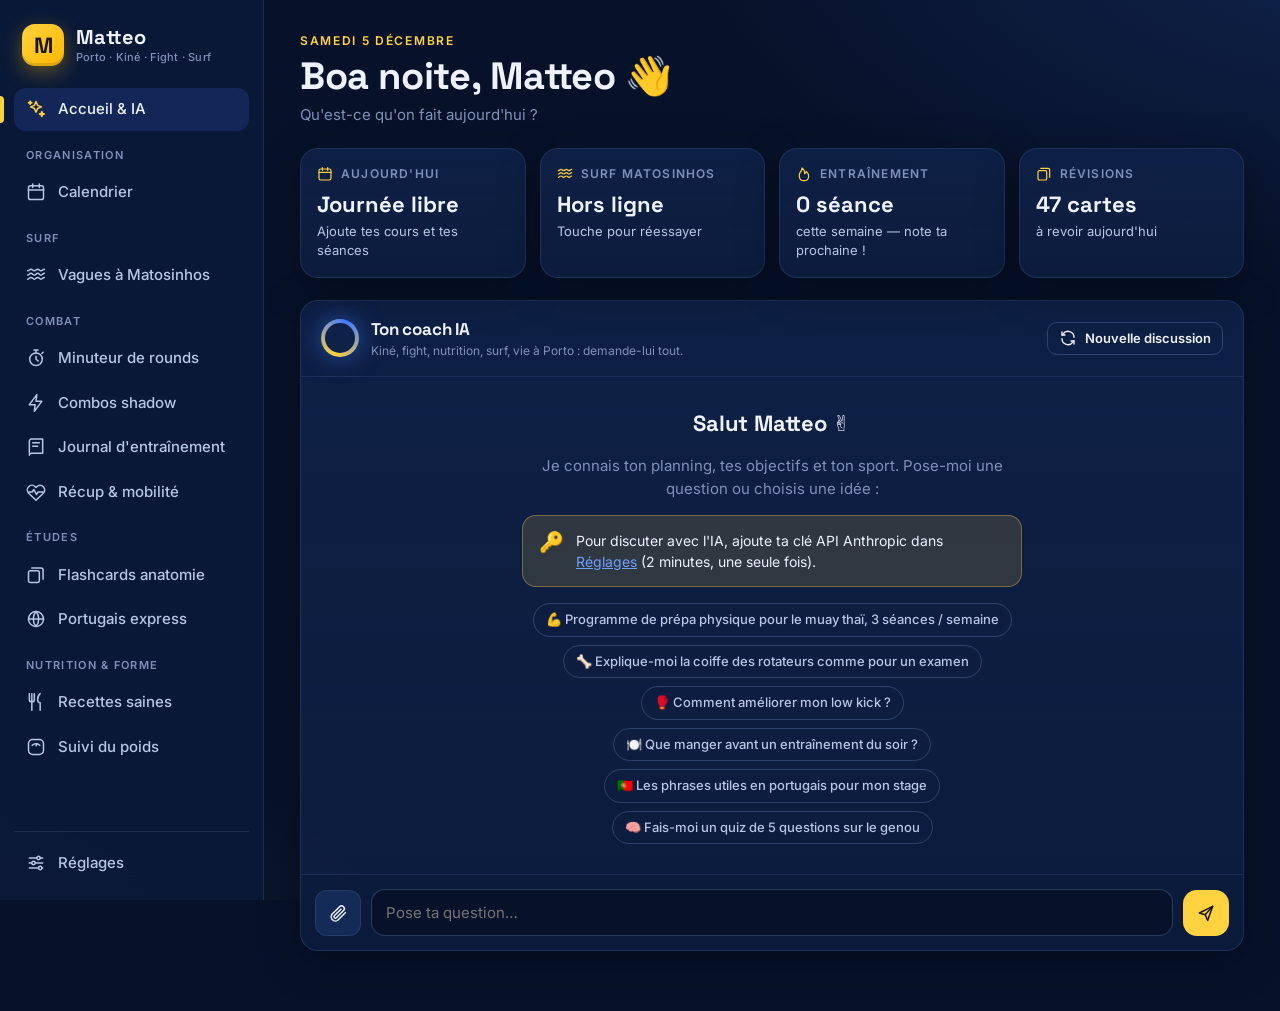
==== matteo/index.html @ 06e36378 "Créer l'appli de Matteo (PWA jaune et bleu) Nouvelle appli installable sur téléphone dans matteo/ : " ====
<!DOCTYPE html>
<html lang="fr">
<head>
  <meta charset="UTF-8">
  <meta name="viewport" content="width=device-width, initial-scale=1, viewport-fit=cover">
  <title>Matteo · Base</title>
  <meta name="description" content="L'appli perso de Matteo : IA, planning, surf à Matosinhos, rounds, combos, flashcards, journal, recettes et poids.">
  <meta name="theme-color" content="#07122a">
  <link rel="manifest" href="manifest.webmanifest">
  <link rel="icon" href="icons/icon.svg" type="image/svg+xml">
  <link rel="apple-touch-icon" href="icons/apple-touch-icon.png">
  <meta name="apple-mobile-web-app-capable" content="yes">
  <meta name="mobile-web-app-capable" content="yes">
  <meta name="apple-mobile-web-app-status-bar-style" content="black-translucent">
  <meta name="apple-mobile-web-app-title" content="Matteo">
  <link rel="preconnect" href="https://fonts.googleapis.com">
  <link rel="preconnect" href="https://fonts.gstatic.com" crossorigin>
  <link href="https://fonts.googleapis.com/css2?family=Inter:wght@400;500;600;700&family=Space+Grotesk:wght@500;600;700&display=swap" rel="stylesheet">
  <link rel="stylesheet" href="css/style.css">
  <script>
    try { const t = localStorage.getItem('mt.theme'); if (t) document.documentElement.dataset.theme = JSON.parse(t); } catch (e) {}
  </script>
</head>
<body>
  <div class="app">
    <aside class="sidebar" id="sidebar" aria-label="Rubriques">
      <a class="brand" href="#/accueil">
        <span class="brand-mark" aria-hidden="true">M</span>
        <span class="brand-text">Matteo<small>Porto · Kiné · Fight · Surf</small></span>
      </a>
      <nav id="nav"></nav>
      <div class="sidebar-foot">
        <button class="install-btn" id="install-btn" hidden>Installer l'appli</button>
        <a href="#/reglages" class="nav-link" data-view="reglages"></a>
      </div>
    </aside>
    <div class="scrim" id="scrim"></div>

    <div class="main">
      <header class="topbar">
        <button class="icon-btn" id="menu-btn" aria-label="Ouvrir le menu"></button>
        <span class="topbar-title" id="topbar-title">Accueil</span>
        <a class="icon-btn" href="#/reglages" id="topbar-settings" aria-label="Réglages"></a>
      </header>
      <main id="views"></main>
    </div>

    <nav class="tabbar" id="tabbar" aria-label="Accès rapide"></nav>
  </div>
  <div class="toasts" id="toasts" aria-live="polite"></div>
  <script type="module" src="js/main.js"></script>
</body>
</html>
---- matteo/css/style.css ----
/* =========================================================
   Matteo — thème jaune & bleu
   Les couleurs sont toutes définies ici, en haut du fichier.
   ========================================================= */
:root {
  --bg: #07122a;
  --bg-2: #0b1a3a;
  --surface: #0f2147;
  --surface-2: #142a57;
  --line: rgba(160, 190, 255, 0.12);
  --line-strong: rgba(160, 190, 255, 0.22);
  --text: #eef3ff;
  --text-2: #b9c6e4;
  --muted: #7f91b8;
  --yellow: #ffd23f;
  --yellow-2: #ffb800;
  --yellow-ink: #1a1400;
  --y-text: #ffd23f;
  --blue: #3d7bff;
  --blue-2: #6ea0ff;
  --blue-soft: rgba(61, 123, 255, 0.16);
  --yellow-soft: rgba(255, 210, 63, 0.14);
  --green: #3ddc97;
  --orange: #ff9f43;
  --red: #ff5c6c;
  --shadow: 0 10px 40px rgba(0, 0, 0, 0.35);
  --radius: 18px;
  --radius-sm: 12px;
  --sidebar-w: 264px;
  --font: "Inter", system-ui, -apple-system, "Segoe UI", Roboto, sans-serif;
  --font-display: "Space Grotesk", "Inter", system-ui, sans-serif;
  --safe-b: env(safe-area-inset-bottom, 0px);
  --safe-t: env(safe-area-inset-top, 0px);
  color-scheme: dark;
}

:root[data-theme="light"] {
  --bg: #f4f7ff;
  --bg-2: #eaf0ff;
  --surface: #ffffff;
  --surface-2: #f1f5ff;
  --line: rgba(20, 50, 120, 0.1);
  --line-strong: rgba(20, 50, 120, 0.2);
  --text: #0b1a3a;
  --text-2: #33456f;
  --muted: #6a7aa0;
  --yellow: #ffcc1a;
  --yellow-2: #f0b400;
  --y-text: #9a6f00;
  --blue: #2a63f0;
  --blue-2: #2a63f0;
  --blue-soft: rgba(42, 99, 240, 0.1);
  --yellow-soft: rgba(255, 204, 26, 0.2);
  --green: #12a86a;
  --orange: #e57a10;
  --red: #e23b4e;
  --shadow: 0 10px 30px rgba(20, 50, 120, 0.1);
  color-scheme: light;
}

* { box-sizing: border-box; }
html, body { margin: 0; height: 100%; }
body {
  font-family: var(--font);
  background:
    radial-gradient(1200px 600px at 110% -10%, rgba(61, 123, 255, 0.18), transparent 60%),
    radial-gradient(900px 500px at -10% 110%, rgba(255, 210, 63, 0.08), transparent 60%),
    var(--bg);
  background-attachment: fixed;
  color: var(--text);
  font-size: 15px;
  line-height: 1.5;
  -webkit-font-smoothing: antialiased;
  -webkit-tap-highlight-color: transparent;
}
a { color: var(--blue-2); }
h1, h2, h3, h4 { font-family: var(--font-display); margin: 0; letter-spacing: -0.01em; }
button, input, select, textarea { font: inherit; color: inherit; }
svg.i { width: 20px; height: 20px; flex: none; fill: none; stroke: currentColor; stroke-width: 1.8; stroke-linecap: round; stroke-linejoin: round; }
[hidden] { display: none !important; }
.sr { position: absolute; width: 1px; height: 1px; overflow: hidden; clip: rect(0 0 0 0); }

/* ---------- Layout ---------- */
.app { display: flex; min-height: 100vh; }
.sidebar {
  position: fixed; inset: 0 auto 0 0; width: var(--sidebar-w);
  display: flex; flex-direction: column; gap: 8px;
  padding: calc(18px + var(--safe-t)) 14px 16px;
  background: color-mix(in srgb, var(--bg-2) 88%, transparent);
  backdrop-filter: blur(18px);
  border-right: 1px solid var(--line);
  z-index: 40; overflow-y: auto;
}
.brand { display: flex; align-items: center; gap: 12px; padding: 6px 8px 14px; text-decoration: none; color: var(--text); }
.brand-mark {
  width: 42px; height: 42px; border-radius: 13px; display: grid; place-items: center;
  font-family: var(--font-display); font-weight: 700; font-size: 22px; color: var(--yellow-ink);
  background: linear-gradient(135deg, var(--yellow), var(--yellow-2));
  box-shadow: 0 6px 20px rgba(255, 196, 0, 0.35), inset 0 -3px 0 rgba(0,0,0,.12);
}
.brand-text { font-family: var(--font-display); font-weight: 700; font-size: 20px; line-height: 1.1; }
.brand-text small { display: block; font-family: var(--font); font-weight: 500; font-size: 11px; color: var(--muted); letter-spacing: 0.02em; margin-top: 3px; }
#nav { display: flex; flex-direction: column; gap: 2px; flex: 1; }
.nav-group { font-size: 11px; text-transform: uppercase; letter-spacing: 0.12em; color: var(--muted); padding: 14px 12px 6px; font-weight: 600; }
.nav-link {
  display: flex; align-items: center; gap: 12px; padding: 10px 12px; border-radius: 12px;
  color: var(--text-2); text-decoration: none; font-weight: 500; position: relative;
  transition: background .15s, color .15s;
}
.nav-link:hover { background: var(--blue-soft); color: var(--text); }
.nav-link.active { background: var(--blue-soft); color: var(--text); }
.nav-link.active::before {
  content: ""; position: absolute; left: -14px; top: 8px; bottom: 8px; width: 4px; border-radius: 0 4px 4px 0; background: var(--yellow);
}
.nav-link.active svg { color: var(--y-text); }
.nav-link .badge { margin-left: auto; }
.sidebar-foot { border-top: 1px solid var(--line); padding-top: 10px; display: flex; flex-direction: column; gap: 8px; }
.install-btn { border: 1px dashed var(--yellow); background: var(--yellow-soft); color: var(--y-text); border-radius: 12px; padding: 10px; font-weight: 600; cursor: pointer; }

.main { flex: 1; margin-left: var(--sidebar-w); min-width: 0; }
.topbar { display: none; }
#views { max-width: 1180px; margin: 0 auto; padding: 32px 36px 60px; }
.view { display: none; animation: fade .28s ease; }
.view.active { display: block; }
@keyframes fade { from { opacity: 0; transform: translateY(6px); } to { opacity: 1; transform: none; } }

.tabbar { display: none; }
.scrim { display: none; }

/* ---------- Page head ---------- */
.page-head { display: flex; align-items: flex-end; justify-content: space-between; gap: 16px; margin-bottom: 24px; flex-wrap: wrap; }
.page-head h1 { font-size: 32px; font-weight: 700; }
.page-head p { margin: 6px 0 0; color: var(--muted); max-width: 60ch; }
.eyebrow { font-size: 12px; font-weight: 600; letter-spacing: 0.14em; text-transform: uppercase; color: var(--y-text); margin-bottom: 6px; }
.accent { color: var(--y-text); }

/* ---------- Components ---------- */
.card {
  background: linear-gradient(180deg, color-mix(in srgb, var(--surface) 92%, transparent), color-mix(in srgb, var(--surface) 70%, transparent));
  border: 1px solid var(--line); border-radius: var(--radius); padding: 20px;
  box-shadow: var(--shadow);
}
.card h2 { font-size: 18px; margin-bottom: 12px; }
.card h3 { font-size: 15px; margin-bottom: 8px; }
.card-head { display: flex; align-items: center; justify-content: space-between; gap: 10px; margin-bottom: 14px; flex-wrap: wrap; }
.card-head h2 { margin: 0; }
.grid { display: grid; gap: 16px; }
.g2 { grid-template-columns: repeat(2, minmax(0, 1fr)); }
.g3 { grid-template-columns: repeat(3, minmax(0, 1fr)); }
.g4 { grid-template-columns: repeat(4, minmax(0, 1fr)); }
.g-wl { grid-template-columns: minmax(0, 1.4fr) minmax(0, 1fr); }
.row { display: flex; gap: 10px; align-items: center; flex-wrap: wrap; }
.row.between { justify-content: space-between; }
.stack { display: flex; flex-direction: column; gap: 12px; }
.muted { color: var(--muted); }
.small { font-size: 13px; }
.tiny { font-size: 12px; }
.mt { margin-top: 16px; }
.mb { margin-bottom: 16px; }
.spacer { flex: 1; }
hr.sep { border: 0; border-top: 1px solid var(--line); margin: 16px 0; }

.btn {
  display: inline-flex; align-items: center; justify-content: center; gap: 8px;
  padding: 10px 16px; border-radius: 12px; border: 1px solid var(--line-strong);
  background: var(--surface-2); color: var(--text); font-weight: 600; cursor: pointer;
  text-decoration: none; transition: transform .08s, background .15s, border-color .15s; white-space: nowrap;
}
.btn:hover { border-color: var(--blue-2); }
.btn:active { transform: scale(0.97); }
.btn:disabled { opacity: .5; cursor: not-allowed; }
.btn svg.i { width: 18px; height: 18px; }
.btn-primary { background: linear-gradient(135deg, var(--yellow), var(--yellow-2)); color: var(--yellow-ink); border-color: transparent; box-shadow: 0 6px 18px rgba(255, 196, 0, .25); }
.btn-primary:hover { border-color: transparent; filter: brightness(1.05); }
.btn-blue { background: var(--blue); border-color: transparent; color: #fff; }
.btn-ghost { background: transparent; }
.btn-danger { color: var(--red); }
.btn-sm { padding: 6px 11px; font-size: 13px; border-radius: 10px; }
.btn-lg { padding: 14px 24px; font-size: 17px; border-radius: 16px; }
.icon-btn { display: inline-grid; place-items: center; width: 40px; height: 40px; border-radius: 12px; border: 1px solid var(--line); background: var(--surface-2); color: var(--text); cursor: pointer; text-decoration: none; }
.icon-btn:hover { border-color: var(--blue-2); }
.icon-btn.sm { width: 32px; height: 32px; border-radius: 10px; }
.icon-btn.sm svg.i { width: 16px; height: 16px; }

.chip {
  display: inline-flex; align-items: center; gap: 6px; padding: 6px 12px; border-radius: 999px;
  border: 1px solid var(--line-strong); background: transparent; color: var(--text-2); font-size: 13px; font-weight: 500; cursor: pointer;
  transition: all .15s;
}
.chip:hover { border-color: var(--blue-2); color: var(--text); }
.chip.on { background: var(--yellow); border-color: var(--yellow); color: var(--yellow-ink); }
.chip .x { opacity: .6; margin-left: 2px; }
.chips { display: flex; flex-wrap: wrap; gap: 8px; }
.badge { display: inline-flex; align-items: center; padding: 2px 9px; border-radius: 999px; font-size: 12px; font-weight: 600; background: var(--blue-soft); color: var(--blue-2); }
.badge.y { background: var(--yellow-soft); color: var(--y-text); }
.badge.g { background: rgba(61, 220, 151, .14); color: var(--green); }
.badge.r { background: rgba(255, 92, 108, .14); color: var(--red); }
.badge.o { background: rgba(255, 159, 67, .14); color: var(--orange); }

label.field { display: flex; flex-direction: column; gap: 6px; font-size: 13px; color: var(--text-2); font-weight: 500; }
.input, select.input, textarea.input {
  width: 100%; padding: 11px 13px; border-radius: 12px; border: 1px solid var(--line-strong);
  background: var(--bg-2); color: var(--text); outline: none; transition: border-color .15s, box-shadow .15s;
}
.input:focus { border-color: var(--blue); box-shadow: 0 0 0 3px var(--blue-soft); }
textarea.input { resize: vertical; min-height: 90px; }
input[type="range"] { accent-color: var(--yellow); width: 100%; }
input[type="checkbox"] { accent-color: var(--yellow); width: 18px; height: 18px; }
.check { display: flex; gap: 10px; align-items: center; font-size: 14px; cursor: pointer; }

.seg { display: inline-flex; padding: 4px; border-radius: 13px; background: var(--bg-2); border: 1px solid var(--line); gap: 2px; flex-wrap: wrap; }
.seg button { border: 0; background: transparent; color: var(--text-2); padding: 7px 14px; border-radius: 10px; font-weight: 600; font-size: 13px; cursor: pointer; }
.seg button.on { background: var(--surface-2); color: var(--text); box-shadow: inset 0 0 0 1px var(--line-strong); }
.seg button.on.y { background: var(--yellow); color: var(--yellow-ink); }

.stat { padding: 16px 18px; }
.stat .label { font-size: 12px; text-transform: uppercase; letter-spacing: .1em; color: var(--muted); font-weight: 600; }
.stat .value { font-family: var(--font-display); font-size: 28px; font-weight: 700; margin-top: 4px; line-height: 1.15; }
.stat .value small { font-size: 14px; color: var(--muted); font-weight: 500; }
.stat .sub { font-size: 13px; color: var(--text-2); margin-top: 2px; }

.empty { text-align: center; padding: 36px 16px; color: var(--muted); }
.empty .big { font-size: 36px; margin-bottom: 8px; }

.progress { height: 8px; background: var(--bg-2); border-radius: 99px; overflow: hidden; }
.progress > div { height: 100%; background: linear-gradient(90deg, var(--blue), var(--yellow)); border-radius: 99px; transition: width .3s; }

.list { display: flex; flex-direction: column; }
.list-item { display: flex; gap: 12px; align-items: center; padding: 12px 4px; border-bottom: 1px solid var(--line); }
.list-item:last-child { border-bottom: 0; }

.callout { display: flex; gap: 12px; align-items: flex-start; padding: 14px 16px; border-radius: 14px; background: var(--blue-soft); border: 1px solid color-mix(in srgb, var(--blue) 30%, transparent); font-size: 14px; }
.callout.y { background: var(--yellow-soft); border-color: color-mix(in srgb, var(--yellow) 35%, transparent); }
.callout.r { background: rgba(255, 92, 108, .1); border-color: rgba(255, 92, 108, .3); }
.callout.g { background: rgba(61, 220, 151, .1); border-color: rgba(61, 220, 151, .3); }
.callout .ico { font-size: 20px; line-height: 1.2; }

/* ---------- Modal ---------- */
.modal-back { position: fixed; inset: 0; background: rgba(3, 8, 20, .6); backdrop-filter: blur(6px); z-index: 100; display: grid; place-items: center; padding: 16px; animation: fade .2s; }
.modal { width: min(620px, 100%); max-height: calc(100vh - 32px); overflow-y: auto; background: var(--surface); border: 1px solid var(--line-strong); border-radius: 22px; padding: 22px; box-shadow: 0 30px 80px rgba(0,0,0,.5); }
.modal.wide { width: min(820px, 100%); }
.modal-head { display: flex; align-items: center; justify-content: space-between; gap: 10px; margin-bottom: 16px; }
.modal-head h2 { font-size: 20px; }
.modal-foot { display: flex; gap: 10px; justify-content: flex-end; margin-top: 18px; flex-wrap: wrap; }

/* ---------- Toast ---------- */
.toasts { position: fixed; bottom: calc(24px + var(--safe-b)); left: 50%; transform: translateX(-50%); z-index: 200; display: flex; flex-direction: column; gap: 8px; align-items: center; pointer-events: none; }
.toast { background: var(--surface-2); border: 1px solid var(--line-strong); color: var(--text); padding: 10px 18px; border-radius: 999px; box-shadow: var(--shadow); font-weight: 500; font-size: 14px; animation: fade .2s; }

/* ---------- Markdown (réponses IA) ---------- */
.md p { margin: 0 0 10px; }
.md p:last-child { margin-bottom: 0; }
.md ul, .md ol { margin: 0 0 10px; padding-left: 22px; }
.md li { margin: 3px 0; }
.md h1, .md h2, .md h3, .md h4 { font-size: 16px; margin: 14px 0 6px; }
.md code { background: var(--bg-2); padding: 1px 6px; border-radius: 6px; font-size: 13px; }
.md pre { background: var(--bg-2); padding: 12px; border-radius: 10px; overflow-x: auto; }
.md pre code { background: none; padding: 0; }
.md strong { color: var(--text); }
.md table { border-collapse: collapse; margin: 6px 0 12px; font-size: 14px; display: block; overflow-x: auto; }
.md th, .md td { border: 1px solid var(--line-strong); padding: 6px 10px; text-align: left; }
.md blockquote { margin: 0 0 10px; padding-left: 12px; border-left: 3px solid var(--yellow); color: var(--text-2); }

/* ---------- Charts ---------- */
.chart { position: relative; width: 100%; }
.chart svg { display: block; width: 100%; height: auto; overflow: visible; }
.chart .grid-line { stroke: var(--line); stroke-width: 1; }
.chart .axis-text { fill: var(--muted); font-size: 11px; font-family: var(--font); }
.chart-tip { position: absolute; pointer-events: none; background: var(--surface-2); border: 1px solid var(--line-strong); border-radius: 10px; padding: 7px 10px; font-size: 12px; white-space: nowrap; box-shadow: var(--shadow); transform: translate(-50%, calc(-100% - 12px)); z-index: 5; }
.chart-tip b { font-size: 14px; }
.legend { display: flex; gap: 14px; flex-wrap: wrap; font-size: 12px; color: var(--text-2); margin-top: 8px; }
.legend span::before { content: ""; display: inline-block; width: 12px; height: 3px; border-radius: 2px; background: var(--c); margin-right: 6px; vertical-align: middle; }

/* =========================================================
   ACCUEIL / CHAT
   ========================================================= */
.hero { display: flex; justify-content: space-between; align-items: flex-end; gap: 20px; margin-bottom: 22px; flex-wrap: wrap; }
.hero h1 { font-size: 38px; font-weight: 700; line-height: 1.1; }
.hero h1 .wave { display: inline-block; animation: wave 2.4s ease-in-out infinite; transform-origin: 70% 70%; }
@keyframes wave { 0%, 60%, 100% { transform: rotate(0); } 10%, 30% { transform: rotate(14deg); } 20% { transform: rotate(-8deg); } }
.hero p { margin: 6px 0 0; color: var(--muted); }
.widgets { display: grid; grid-template-columns: repeat(4, minmax(0, 1fr)); gap: 14px; margin-bottom: 22px; }
.widget { text-decoration: none; color: inherit; padding: 16px; display: flex; flex-direction: column; gap: 4px; transition: transform .15s, border-color .15s; min-height: 118px; }
.widget:hover { transform: translateY(-2px); border-color: var(--line-strong); }
.widget .w-top { display: flex; align-items: center; gap: 8px; font-size: 12px; font-weight: 600; text-transform: uppercase; letter-spacing: .1em; color: var(--muted); }
.widget .w-top svg { width: 16px; height: 16px; color: var(--y-text); }
.widget .w-main { font-family: var(--font-display); font-size: 22px; font-weight: 700; margin-top: 4px; line-height: 1.2; }
.widget .w-sub { font-size: 13px; color: var(--text-2); }

.chat { display: flex; flex-direction: column; min-height: 520px; padding: 0; overflow: hidden; }
.chat-head { display: flex; align-items: center; gap: 12px; padding: 16px 20px; border-bottom: 1px solid var(--line); }
.chat-head .orb { width: 38px; height: 38px; border-radius: 50%; background: conic-gradient(from 200deg, var(--yellow), var(--blue), var(--yellow)); box-shadow: 0 0 24px rgba(61, 123, 255, .5); position: relative; animation: spin 8s linear infinite; }
.chat-head .orb::after { content: ""; position: absolute; inset: 4px; border-radius: 50%; background: var(--surface); }
@keyframes spin { to { transform: rotate(360deg); } }
.chat-head h2 { font-size: 17px; margin: 0; }
.chat-log { flex: 1; overflow-y: auto; padding: 20px; display: flex; flex-direction: column; gap: 14px; max-height: 62vh; min-height: 300px; }
.msg { max-width: 85%; padding: 12px 16px; border-radius: 18px; font-size: 15px; line-height: 1.55; word-wrap: break-word; }
.msg.user { align-self: flex-end; background: var(--blue); color: #fff; border-bottom-right-radius: 6px; white-space: pre-wrap; }
.msg.bot { align-self: flex-start; background: var(--surface-2); border: 1px solid var(--line); border-bottom-left-radius: 6px; }
.msg.err { background: rgba(255, 92, 108, .12); border-color: rgba(255, 92, 108, .3); }
.msg .att { display: inline-block; font-size: 12px; opacity: .85; margin-bottom: 4px; }
.typing { display: inline-flex; gap: 4px; padding: 4px 0; }
.typing i { width: 7px; height: 7px; border-radius: 50%; background: var(--muted); animation: blink 1.2s infinite; }
.typing i:nth-child(2) { animation-delay: .2s; } .typing i:nth-child(3) { animation-delay: .4s; }
@keyframes blink { 0%, 80%, 100% { opacity: .25; } 40% { opacity: 1; } }
.chat-empty { margin: auto; text-align: center; max-width: 520px; padding: 10px; }
.chat-empty h3 { font-size: 22px; margin-bottom: 6px; }
.chat-empty .chips { justify-content: center; margin-top: 16px; }
.composer { display: flex; gap: 10px; align-items: flex-end; padding: 14px; border-top: 1px solid var(--line); background: color-mix(in srgb, var(--bg-2) 60%, transparent); }
.composer textarea { flex: 1; resize: none; min-height: 46px; max-height: 180px; padding: 12px 14px; border-radius: 14px; border: 1px solid var(--line-strong); background: var(--bg); color: var(--text); outline: none; line-height: 1.4; }
.composer textarea:focus { border-color: var(--blue); }
.composer .send { width: 46px; height: 46px; border-radius: 14px; border: 0; background: var(--yellow); color: var(--yellow-ink); display: grid; place-items: center; cursor: pointer; flex: none; }
.composer .send:disabled { opacity: .45; }
.attach-pill { display: flex; gap: 8px; align-items: center; padding: 8px 14px 0; font-size: 13px; color: var(--text-2); }

/* =========================================================
   CALENDRIER
   ========================================================= */
.cal-toolbar { display: flex; align-items: center; gap: 10px; flex-wrap: wrap; margin-bottom: 16px; }
.cal-toolbar .period { font-family: var(--font-display); font-size: 20px; font-weight: 700; min-width: 200px; text-transform: capitalize; }
.week-wrap { overflow-x: auto; }
.week { display: grid; grid-template-columns: 52px repeat(7, minmax(110px, 1fr)); min-width: 820px; }
.week .wh { padding: 10px 6px; text-align: center; border-bottom: 1px solid var(--line); font-size: 12px; color: var(--muted); text-transform: uppercase; letter-spacing: .08em; font-weight: 600; }
.week .wh b { display: block; font-family: var(--font-display); font-size: 22px; color: var(--text); letter-spacing: 0; }
.week .wh.today b { color: var(--yellow-ink); background: var(--yellow); border-radius: 10px; width: 38px; margin: 2px auto 0; }
.week .hours { position: relative; }
.week .hours div { height: 48px; font-size: 11px; color: var(--muted); text-align: right; padding-right: 8px; transform: translateY(-7px); }
.week .col { position: relative; border-left: 1px solid var(--line); background-image: repeating-linear-gradient(to bottom, var(--line) 0 1px, transparent 1px 48px); cursor: cell; }
.week .col.today { background-color: rgba(255, 210, 63, 0.03); }
.ev { position: absolute; left: 4px; right: 4px; border-radius: 9px; padding: 4px 7px; font-size: 12px; line-height: 1.25; overflow: hidden; cursor: pointer; border-left: 3px solid var(--c); background: color-mix(in srgb, var(--c) 22%, var(--surface)); color: var(--text); }
.ev b { display: block; font-weight: 600; }
.ev:hover { filter: brightness(1.15); }
.now-line { position: absolute; left: 0; right: 0; height: 2px; background: var(--red); z-index: 2; }
.now-line::before { content: ""; position: absolute; left: -5px; top: -4px; width: 10px; height: 10px; border-radius: 50%; background: var(--red); }
.month { display: grid; grid-template-columns: repeat(7, minmax(0, 1fr)); gap: 6px; }
.month .mh { text-align: center; font-size: 12px; color: var(--muted); font-weight: 600; text-transform: uppercase; padding: 4px 0; }
.month .md-cell { min-height: 96px; border-radius: 12px; border: 1px solid var(--line); padding: 6px; cursor: pointer; background: color-mix(in srgb, var(--bg-2) 50%, transparent); overflow: hidden; }
.month .md-cell:hover { border-color: var(--blue-2); }
.month .md-cell.out { opacity: .4; }
.month .md-cell .d { font-weight: 700; font-size: 13px; margin-bottom: 4px; }
.month .md-cell.today .d { color: var(--yellow-ink); background: var(--yellow); display: inline-block; padding: 0 7px; border-radius: 7px; }
.month .pill { display: block; font-size: 11px; padding: 2px 6px; border-radius: 6px; margin-top: 2px; background: color-mix(in srgb, var(--c) 25%, transparent); white-space: nowrap; overflow: hidden; text-overflow: ellipsis; }
.agenda-day { margin-bottom: 18px; }
.agenda-day h3 { font-size: 14px; text-transform: capitalize; color: var(--text-2); margin-bottom: 8px; }
.agenda-ev { display: flex; gap: 14px; align-items: center; padding: 12px 14px; border-radius: 14px; background: var(--surface-2); border: 1px solid var(--line); margin-bottom: 8px; cursor: pointer; border-left: 4px solid var(--c); }
.agenda-ev .t { font-family: var(--font-display); font-weight: 700; min-width: 92px; font-size: 14px; }
.cat-dot { display: inline-block; width: 10px; height: 10px; border-radius: 50%; background: var(--c); }

/* =========================================================
   SURF
   ========================================================= */
.surf-hero { display: grid; grid-template-columns: 260px 1fr; gap: 24px; align-items: center; }
.gauge { position: relative; width: 240px; height: 240px; margin: 0 auto; }
.gauge svg { width: 100%; height: 100%; transform: rotate(-90deg); }
.gauge .center { position: absolute; inset: 0; display: grid; place-items: center; text-align: center; }
.gauge .score { font-family: var(--font-display); font-size: 64px; font-weight: 700; line-height: 1; }
.gauge .score small { font-size: 20px; color: var(--muted); }
.verdict { font-family: var(--font-display); font-size: 28px; font-weight: 700; }
.metrics { display: grid; grid-template-columns: repeat(3, minmax(0, 1fr)); gap: 12px; margin-top: 16px; }
.metric { background: var(--bg-2); border: 1px solid var(--line); border-radius: 14px; padding: 12px 14px; }
.metric .k { font-size: 12px; color: var(--muted); font-weight: 600; text-transform: uppercase; letter-spacing: .08em; }
.metric .v { font-family: var(--font-display); font-size: 22px; font-weight: 700; display: flex; align-items: center; gap: 6px; }
.metric .s { font-size: 12px; color: var(--text-2); }
.arrow { display: inline-block; transition: transform .3s; }
.days { display: grid; grid-template-columns: repeat(7, minmax(0, 1fr)); gap: 10px; }
.day { text-align: center; padding: 12px 6px; border-radius: 14px; border: 1px solid var(--line); background: var(--bg-2); cursor: pointer; }
.day.on { border-color: var(--yellow); box-shadow: 0 0 0 1px var(--yellow) inset; }
.day .dn { font-size: 12px; color: var(--muted); font-weight: 600; text-transform: capitalize; }
.day .ds { font-family: var(--font-display); font-size: 24px; font-weight: 700; margin: 4px 0 2px; }
.day .dh { font-size: 12px; color: var(--text-2); }
.day .bar { height: 5px; border-radius: 5px; margin: 8px 8px 0; }
.links { display: grid; grid-template-columns: repeat(auto-fit, minmax(220px, 1fr)); gap: 12px; }
.link-card { display: flex; gap: 12px; align-items: center; padding: 14px 16px; border-radius: 14px; background: var(--surface-2); border: 1px solid var(--line); text-decoration: none; color: var(--text); transition: border-color .15s, transform .15s; }
.link-card:hover { border-color: var(--yellow); transform: translateY(-2px); }
.link-card .em { font-size: 26px; }
.link-card small { display: block; color: var(--muted); }

/* =========================================================
   ROUNDS
   ========================================================= */
.timer-stage { display: grid; grid-template-columns: 1.3fr 1fr; gap: 20px; }
.ring-wrap { display: flex; flex-direction: column; align-items: center; gap: 20px; padding: 28px 20px; position: relative; overflow: hidden; }
.ring-wrap::before { content: ""; position: absolute; inset: 0; background: radial-gradient(400px 300px at 50% 40%, var(--phase-glow, transparent), transparent 70%); transition: background .4s; pointer-events: none; }
.ring { position: relative; width: min(380px, 78vw); aspect-ratio: 1; }
.ring svg { width: 100%; height: 100%; transform: rotate(-90deg); }
.ring .track { stroke: var(--bg-2); }
.ring .bar { stroke: var(--phase, var(--yellow)); stroke-linecap: round; transition: stroke .3s; }
.ring .center { position: absolute; inset: 0; display: flex; flex-direction: column; align-items: center; justify-content: center; text-align: center; }
.ring .phase { font-size: 14px; font-weight: 700; letter-spacing: .2em; text-transform: uppercase; color: var(--phase, var(--yellow)); }
.ring .time { font-family: var(--font-display); font-size: clamp(64px, 16vw, 104px); font-weight: 700; line-height: 1; font-variant-numeric: tabular-nums; letter-spacing: -0.03em; }
.ring .rnd { font-size: 15px; color: var(--text-2); margin-top: 8px; font-weight: 600; }
.ring .combo-now { font-size: 15px; color: var(--y-text); margin-top: 10px; min-height: 22px; font-weight: 600; padding: 0 30px; }
.round-dots { display: flex; gap: 6px; flex-wrap: wrap; justify-content: center; }
.round-dots i { width: 26px; height: 6px; border-radius: 6px; background: var(--line-strong); }
.round-dots i.done { background: var(--yellow); }
.round-dots i.cur { background: var(--blue); }
.controls { display: flex; gap: 12px; align-items: center; justify-content: center; }
.big-play { width: 76px; height: 76px; border-radius: 50%; border: 0; background: linear-gradient(135deg, var(--yellow), var(--yellow-2)); color: var(--yellow-ink); display: grid; place-items: center; cursor: pointer; box-shadow: 0 10px 30px rgba(255, 196, 0, .35); }
.big-play svg.i { width: 32px; height: 32px; stroke-width: 2.2; }
.round-dial { display: flex; align-items: center; gap: 10px; }
.round-dial .val { font-family: var(--font-display); font-size: 22px; font-weight: 700; min-width: 70px; text-align: center; font-variant-numeric: tabular-nums; }
.presets { display: flex; flex-wrap: wrap; gap: 8px; }
.timer-full { position: fixed; inset: 0; z-index: 90; background: var(--bg); display: flex !important; align-items: center; justify-content: center; border-radius: 0 !important; }

/* =========================================================
   COMBOS
   ========================================================= */
.combo-stage { text-align: center; padding: 40px 20px; min-height: 280px; display: flex; flex-direction: column; justify-content: center; align-items: center; gap: 18px; position: relative; overflow: hidden; }
.combo-stage .current { font-family: var(--font-display); font-size: clamp(28px, 5vw, 48px); font-weight: 700; line-height: 1.2; }
.combo-stage .current span { display: inline-block; animation: pop .35s ease backwards; }
.combo-stage .current .sepa { color: var(--muted); margin: 0 10px; }
@keyframes pop { from { opacity: 0; transform: translateY(10px) scale(.9); } to { opacity: 1; transform: none; } }
.combo-stage .nums { color: var(--y-text); font-weight: 700; letter-spacing: .2em; font-size: 18px; }
.combo-bar { position: absolute; left: 0; bottom: 0; height: 4px; background: var(--yellow); }
.strike-list { display: grid; grid-template-columns: repeat(auto-fill, minmax(180px, 1fr)); gap: 8px; }
.strike { display: flex; gap: 10px; align-items: center; padding: 8px 12px; border-radius: 12px; background: var(--bg-2); border: 1px solid var(--line); font-size: 14px; }
.strike b { color: var(--y-text); font-family: var(--font-display); min-width: 18px; }

/* =========================================================
   FLASHCARDS
   ========================================================= */
.decks { display: grid; grid-template-columns: repeat(auto-fill, minmax(240px, 1fr)); gap: 14px; }
.deck { padding: 18px; cursor: pointer; transition: transform .15s, border-color .15s; display: flex; flex-direction: column; gap: 10px; }
.deck:hover { transform: translateY(-3px); border-color: var(--yellow); }
.deck h3 { font-size: 17px; margin: 0; }
.deck .meta { display: flex; gap: 8px; flex-wrap: wrap; }
.flip { perspective: 1400px; width: 100%; max-width: 640px; margin: 0 auto; height: 340px; cursor: pointer; }
.flip-inner { position: relative; width: 100%; height: 100%; transition: transform .55s cubic-bezier(.3, .8, .3, 1); transform-style: preserve-3d; }
.flip.flipped .flip-inner { transform: rotateY(180deg); }
.face { position: absolute; inset: 0; backface-visibility: hidden; -webkit-backface-visibility: hidden; border-radius: 22px; padding: 28px; display: flex; flex-direction: column; align-items: center; justify-content: center; text-align: center; border: 1px solid var(--line-strong); overflow-y: auto; }
.face.front { background: linear-gradient(145deg, var(--surface-2), var(--surface)); }
.face.back { background: linear-gradient(145deg, color-mix(in srgb, var(--blue) 40%, var(--surface)), var(--surface)); transform: rotateY(180deg); }
.face .lbl { position: absolute; top: 16px; left: 20px; font-size: 11px; font-weight: 700; letter-spacing: .14em; text-transform: uppercase; color: var(--y-text); }
.face .txt { font-size: 21px; font-weight: 600; line-height: 1.4; }
.face.back .txt { font-size: 18px; font-weight: 500; }
.grade { display: flex; gap: 10px; justify-content: center; margin-top: 20px; flex-wrap: wrap; }
.grade .btn { min-width: 120px; }
.drop { border: 2px dashed var(--line-strong); border-radius: 18px; padding: 30px; text-align: center; cursor: pointer; transition: border-color .15s, background .15s; }
.drop:hover, .drop.over { border-color: var(--yellow); background: var(--yellow-soft); }
.drop .big { font-size: 38px; }

/* =========================================================
   JOURNAL
   ========================================================= */
.entry { padding: 16px 18px; display: grid; grid-template-columns: 64px 1fr auto; gap: 16px; align-items: start; }
.entry .date { text-align: center; background: var(--bg-2); border-radius: 12px; padding: 8px 4px; border: 1px solid var(--line); }
.entry .date b { display: block; font-family: var(--font-display); font-size: 22px; line-height: 1; }
.entry .date span { font-size: 11px; color: var(--muted); text-transform: uppercase; font-weight: 600; }
.entry h3 { font-size: 16px; margin: 0 0 4px; display: flex; gap: 8px; align-items: center; flex-wrap: wrap; }
.entry p { margin: 4px 0 0; font-size: 14px; color: var(--text-2); white-space: pre-wrap; }
.entry p b { color: var(--text); font-weight: 600; }
.mood-pick, .rpe-pick { display: flex; gap: 6px; flex-wrap: wrap; }
.mood-pick button { font-size: 24px; width: 48px; height: 48px; border-radius: 12px; border: 1px solid var(--line); background: var(--bg-2); cursor: pointer; filter: grayscale(.7); opacity: .6; }
.mood-pick button.on { filter: none; opacity: 1; border-color: var(--yellow); background: var(--yellow-soft); }
.rpe-pick button { width: 36px; height: 36px; border-radius: 10px; border: 1px solid var(--line); background: var(--bg-2); cursor: pointer; font-weight: 700; color: var(--text-2); }
.rpe-pick button.on { background: var(--yellow); color: var(--yellow-ink); border-color: var(--yellow); }
.acwr { display: flex; align-items: center; gap: 14px; }
.acwr .meter { flex: 1; height: 10px; border-radius: 10px; background: linear-gradient(90deg, var(--blue) 0 30%, var(--green) 30% 60%, var(--orange) 60% 75%, var(--red) 75%); position: relative; }
.acwr .meter i { position: absolute; top: -5px; width: 4px; height: 20px; border-radius: 3px; background: var(--text); transform: translateX(-50%); box-shadow: 0 0 0 2px var(--surface); }

/* =========================================================
   RECETTES
   ========================================================= */
.recipes { display: grid; grid-template-columns: repeat(auto-fill, minmax(250px, 1fr)); gap: 14px; }
.recipe { padding: 0; overflow: hidden; cursor: pointer; transition: transform .15s, border-color .15s; display: flex; flex-direction: column; }
.recipe:hover { transform: translateY(-3px); border-color: var(--yellow); }
.recipe .rimg { height: 110px; display: grid; place-items: center; font-size: 54px; background: linear-gradient(135deg, var(--blue-soft), var(--yellow-soft)); position: relative; }
.recipe .rimg .fav { position: absolute; top: 10px; right: 10px; font-size: 20px; background: none; border: 0; cursor: pointer; }
.recipe .rimg .match { position: absolute; left: 10px; top: 10px; }
.recipe .rbody { padding: 14px 16px; display: flex; flex-direction: column; gap: 8px; flex: 1; }
.recipe h3 { font-size: 16px; margin: 0; }
.recipe .rmeta { display: flex; gap: 12px; font-size: 13px; color: var(--text-2); flex-wrap: wrap; }
.recipe .miss { font-size: 12px; color: var(--muted); }
.fridge { display: flex; flex-wrap: wrap; gap: 8px; align-items: center; padding: 8px; border-radius: 14px; border: 1px solid var(--line-strong); background: var(--bg-2); min-height: 52px; }
.fridge input { flex: 1; min-width: 160px; border: 0; background: transparent; outline: none; padding: 6px; color: var(--text); }
.ing-list li { margin: 4px 0; }
.ing-list li.have { color: var(--green); }
.ing-list li.have::marker { content: "✓  "; }
.steps li { margin: 8px 0; }
.macros { display: grid; grid-template-columns: repeat(4, 1fr); gap: 8px; margin: 12px 0; }
.macros div { background: var(--bg-2); border-radius: 12px; padding: 8px; text-align: center; }
.macros b { display: block; font-family: var(--font-display); font-size: 18px; }
.macros span { font-size: 11px; color: var(--muted); text-transform: uppercase; font-weight: 600; }

/* =========================================================
   RÉCUP / PORTUGAIS
   ========================================================= */
.routine { padding: 18px; display: flex; flex-direction: column; gap: 10px; }
.routine .em { font-size: 34px; }
.player { text-align: center; padding: 30px 20px; }
.player .ex-name { font-family: var(--font-display); font-size: 30px; font-weight: 700; margin: 8px 0; }
.player .ex-time { font-family: var(--font-display); font-size: 80px; font-weight: 700; line-height: 1; font-variant-numeric: tabular-nums; color: var(--y-text); }
.player .cue { color: var(--text-2); max-width: 520px; margin: 10px auto; }
.phrase { display: flex; gap: 12px; align-items: center; padding: 12px 14px; border-radius: 14px; background: var(--bg-2); border: 1px solid var(--line); }
.phrase .pt { font-weight: 600; font-size: 15px; }
.phrase .fr { font-size: 13px; color: var(--muted); }
.phrase .say { margin-left: auto; }
.readiness { font-family: var(--font-display); font-size: 42px; font-weight: 700; }

/* =========================================================
   Anniversaire
   ========================================================= */
.bday { position: relative; overflow: hidden; background: linear-gradient(120deg, var(--yellow), var(--yellow-2) 40%, var(--blue)); color: var(--yellow-ink); border: 0; margin-bottom: 20px; }
.bday h2 { font-size: 24px; }
.confetti { position: fixed; top: -12px; width: 9px; height: 14px; z-index: 300; pointer-events: none; animation: fall linear forwards; }
@keyframes fall { to { transform: translateY(110vh) rotate(720deg); } }

/* =========================================================
   Responsive
   ========================================================= */
@media (max-width: 1100px) {
  .widgets { grid-template-columns: repeat(2, minmax(0, 1fr)); }
  .g4 { grid-template-columns: repeat(2, minmax(0, 1fr)); }
  .timer-stage { grid-template-columns: 1fr; }
}
@media (max-width: 860px) {
  .sidebar { transform: translateX(-105%); transition: transform .25s ease; box-shadow: var(--shadow); width: 280px; background: var(--bg-2); }
  .gauge { width: 190px; height: 190px; }
  .gauge .score { font-size: 52px; }
  .sidebar.open { transform: none; }
  .scrim { display: block; position: fixed; inset: 0; background: rgba(0,0,0,.5); z-index: 35; opacity: 0; pointer-events: none; transition: opacity .2s; }
  .scrim.open { opacity: 1; pointer-events: auto; }
  .main { margin-left: 0; }
  .topbar {
    display: flex; align-items: center; gap: 12px; position: sticky; top: 0; z-index: 30;
    padding: calc(10px + var(--safe-t)) 16px 10px;
    background: color-mix(in srgb, var(--bg) 85%, transparent); backdrop-filter: blur(14px);
    border-bottom: 1px solid var(--line);
  }
  .topbar-title { font-family: var(--font-display); font-weight: 700; font-size: 18px; flex: 1; }
  #views { padding: 20px 16px calc(96px + var(--safe-b)); }
  .tabbar {
    display: grid; grid-template-columns: repeat(5, 1fr); position: fixed; left: 0; right: 0; bottom: 0; z-index: 30;
    padding: 6px 6px calc(6px + var(--safe-b));
    background: color-mix(in srgb, var(--bg-2) 92%, transparent); backdrop-filter: blur(16px);
    border-top: 1px solid var(--line);
  }
  .tabbar a { display: flex; flex-direction: column; align-items: center; gap: 2px; padding: 6px 2px; font-size: 11px; color: var(--muted); text-decoration: none; font-weight: 600; border-radius: 12px; }
  .tabbar a.active { color: var(--y-text); }
  .tabbar a svg { width: 22px; height: 22px; }
  .page-head h1 { font-size: 26px; }
  .hero h1 { font-size: 28px; }
  .g2, .g3, .g-wl { grid-template-columns: 1fr; }
  .surf-hero { grid-template-columns: 1fr; }
  .metrics { grid-template-columns: repeat(2, minmax(0, 1fr)); }
  .days { grid-template-columns: repeat(7, minmax(64px, 1fr)); overflow-x: auto; }
  .chat-log { max-height: none; min-height: 45vh; }
  .widgets { display: flex; overflow-x: auto; scroll-snap-type: x mandatory; scroll-padding: 0 16px; margin: 0 -16px 18px; padding: 2px 16px 6px; scrollbar-width: none; }
  .widgets::-webkit-scrollbar { display: none; }
  .widget { flex: 0 0 62%; scroll-snap-align: start; min-height: 0; }
  .chat-head { padding: 12px 14px; }
  .chat-head .tiny, .chat-head .btn .lbl { display: none; }
  .chat-head .orb { width: 30px; height: 30px; }
  .msg { max-width: 92%; }
  .entry { grid-template-columns: 54px 1fr; }
  .entry .actions { grid-column: 1 / -1; justify-self: end; }
  .month .md-cell { min-height: 64px; padding: 4px; }
  .month .pill { font-size: 0; height: 6px; padding: 0; }
  .toasts { bottom: calc(90px + var(--safe-b)); }
  .modal-back { align-items: end; padding: 0; }
  .modal { border-radius: 22px 22px 0 0; max-height: 92vh; padding-bottom: calc(22px + var(--safe-b)); }
  .flip { height: 300px; }
}
@media (max-width: 480px) {
  .widgets { gap: 10px; }
  .widget { min-height: 104px; padding: 13px; }
  .widget .w-main { font-size: 18px; }
  .g4 { grid-template-columns: 1fr 1fr; }
  .stat .value { font-size: 22px; }
  .macros { grid-template-columns: repeat(2, 1fr); }
}
@media (prefers-reduced-motion: reduce) {
  *, *::before, *::after { animation-duration: .01ms !important; transition-duration: .01ms !important; }
}

/* Thème clair : le jaune vif manque de contraste en texte */
:root[data-theme="light"] .ring .phase,
:root[data-theme="light"] .verdict,
:root[data-theme="light"] .day .ds,
:root[data-theme="light"] .w-main span { filter: brightness(.72) saturate(1.2); }
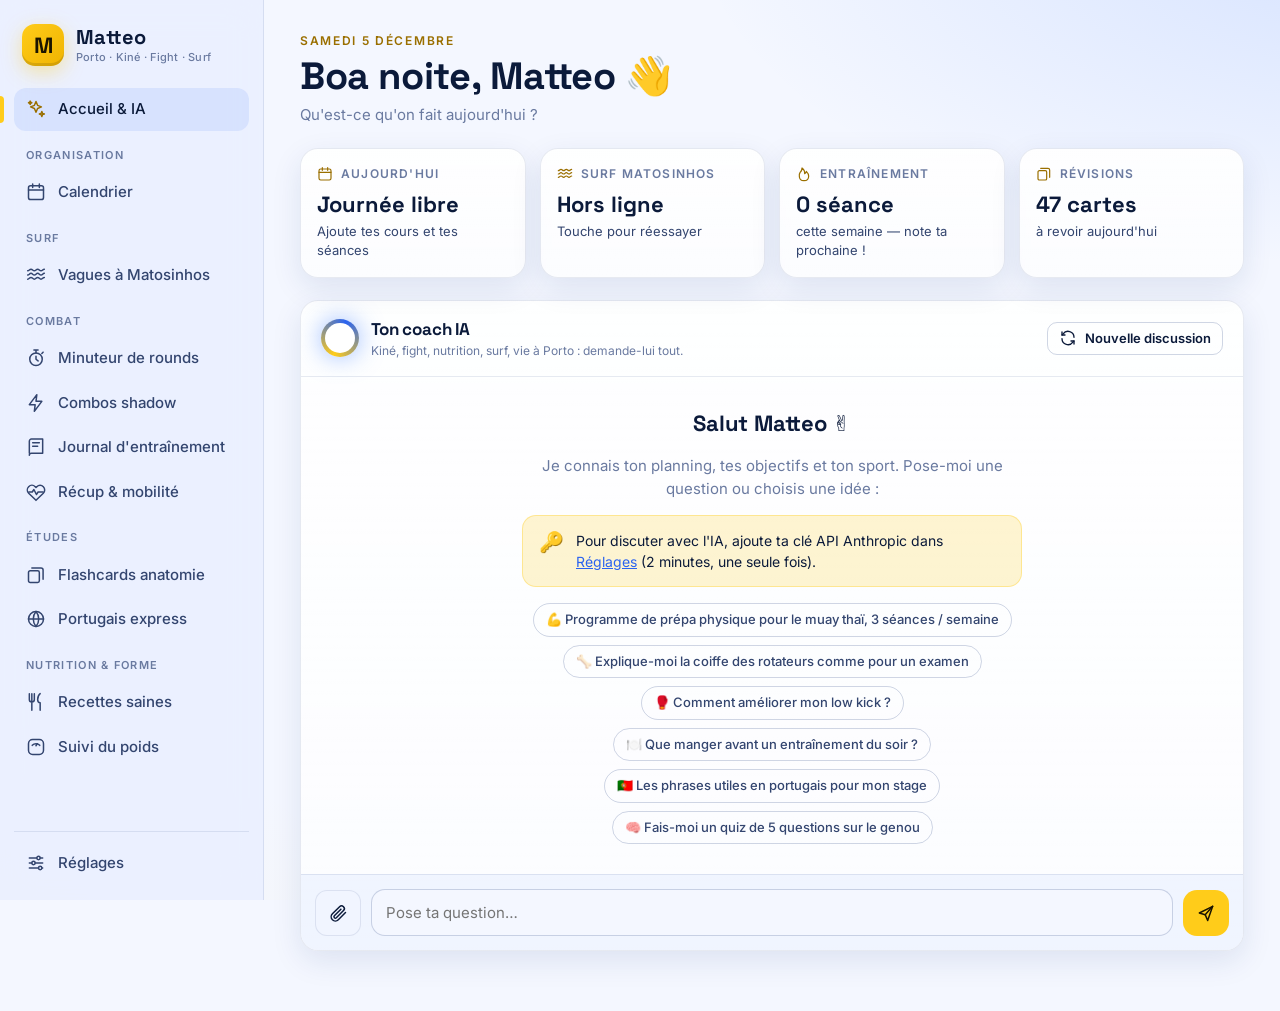
==== commit 5cdc6c4a: "Mettre le thème clair par défaut dans l'appli de Matteo Le thème clair s'affiche au premier lancemen" ====
--- a/matteo/index.html
+++ b/matteo/index.html
@@ -1,17 +1,17 @@
 <!DOCTYPE html>
-<html lang="fr">
+<html lang="fr" data-theme="light">
 <head>
   <meta charset="UTF-8">
   <meta name="viewport" content="width=device-width, initial-scale=1, viewport-fit=cover">
   <title>Matteo · Base</title>
   <meta name="description" content="L'appli perso de Matteo : IA, planning, surf à Matosinhos, rounds, combos, flashcards, journal, recettes et poids.">
-  <meta name="theme-color" content="#07122a">
+  <meta name="theme-color" content="#f4f7ff">
   <link rel="manifest" href="manifest.webmanifest">
   <link rel="icon" href="icons/icon.svg" type="image/svg+xml">
   <link rel="apple-touch-icon" href="icons/apple-touch-icon.png">
   <meta name="apple-mobile-web-app-capable" content="yes">
   <meta name="mobile-web-app-capable" content="yes">
-  <meta name="apple-mobile-web-app-status-bar-style" content="black-translucent">
+  <meta name="apple-mobile-web-app-status-bar-style" content="default">
   <meta name="apple-mobile-web-app-title" content="Matteo">
   <link rel="preconnect" href="https://fonts.googleapis.com">
   <link rel="preconnect" href="https://fonts.gstatic.com" crossorigin>
